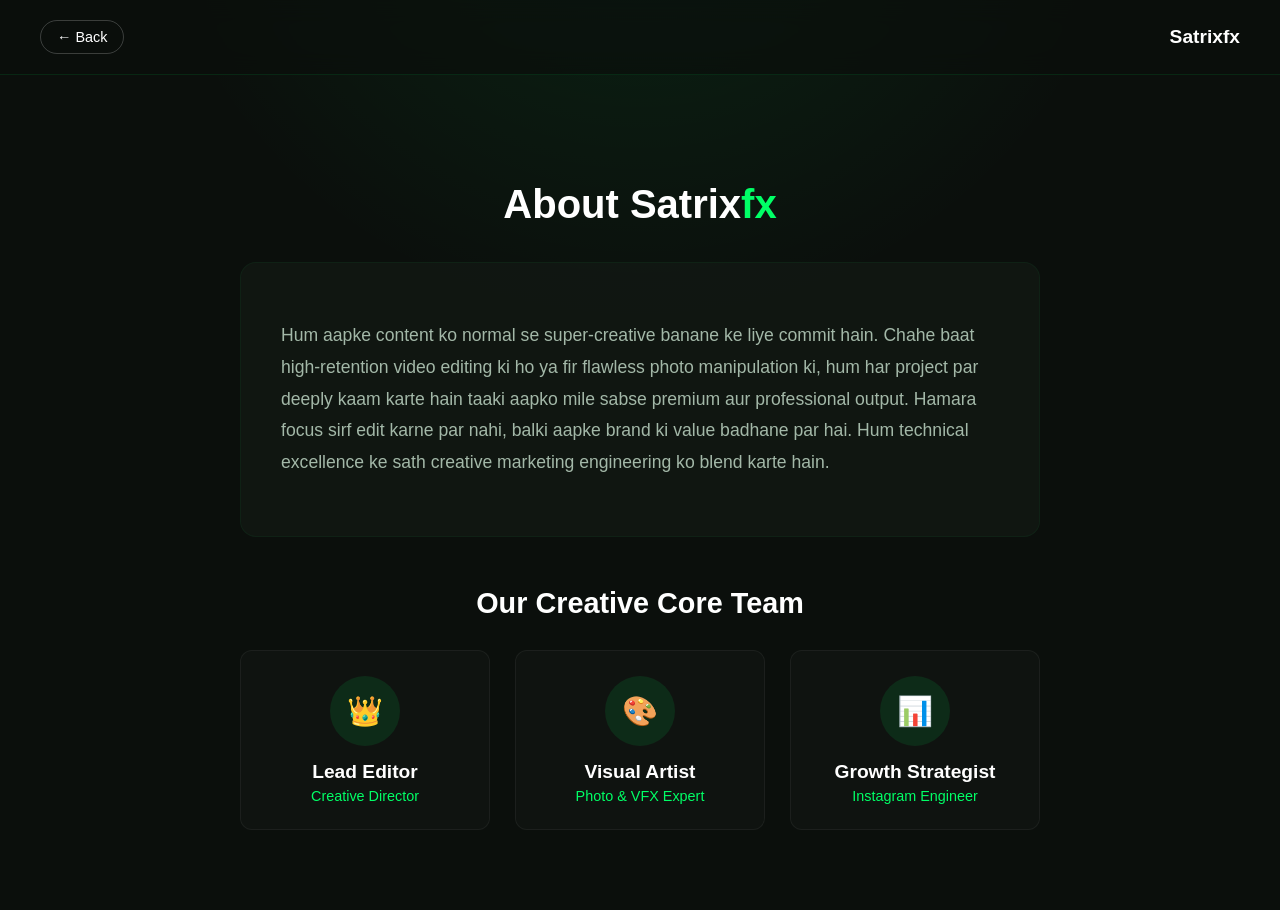
==== about .html @ 6afc251e "Add files via upload" ====
<!DOCTYPE html>
<html lang="hi">
<head>
    <meta charset="UTF-8">
    <meta name="viewport" content="width=device-width, initial-scale=1.0">
    <title>About Our Team | Satrixfx</title>
    <style>
        :root {
            --bg-dark: #0b0f0c;
            --card-bg: rgba(20, 28, 23, 0.6);
            --neon-green: #00ff66;
            --text-main: #ffffff;
            --text-muted: #a3b8a8;
        }

        body {
            margin: 0;
            background-color: var(--bg-dark);
            color: var(--text-main);
            font-family: 'Segoe UI', sans-serif;
            background-image: radial-gradient(circle at 50% -20%, rgba(0, 255, 102, 0.1), transparent 40%);
        }

        header {
            display: flex;
            align-items: center;
            justify-content: space-between;
            padding: 20px 40px;
            background: rgba(11, 15, 12, 0.7);
            backdrop-filter: blur(12px);
            border-bottom: 1px solid rgba(0, 255, 102, 0.1);
        }

        .back-btn {
            background: transparent;
            color: var(--text-main);
            border: 1px solid rgba(255,255,255,0.2);
            padding: 8px 16px;
            border-radius: 30px;
            text-decoration: none;
            font-size: 0.9rem;
            transition: 0.3s;
        }

        .back-btn:hover {
            border-color: var(--neon-green);
            color: var(--neon-green);
        }

        .container {
            max-width: 800px;
            margin: 60px auto;
            padding: 20px;
        }

        h1 {
            font-size: 2.5rem;
            text-align: center;
            margin-bottom: 35px;
        }
        h1 span { color: var(--neon-green); }

        .content-box {
            background: var(--card-bg);
            border: 1px solid rgba(0, 255, 102, 0.05);
            padding: 40px;
            border-radius: 16px;
            line-height: 1.8;
            color: var(--text-muted);
            font-size: 1.1rem;
            margin-bottom: 50px;
        }

        .team-title {
            text-align: center;
            font-size: 1.8rem;
            margin-bottom: 30px;
            color: #ffffff;
        }

        .team-grid {
            display: grid;
            grid-template-columns: repeat(auto-fit, minmax(220px, 1fr));
            gap: 25px;
        }

        .member-card {
            background: rgba(255,255,255,0.02);
            border: 1px solid rgba(255,255,255,0.05);
            border-radius: 12px;
            padding: 25px;
            text-align: center;
            transition: 0.3s;
        }
        .member-card:hover {
            border-color: var(--neon-green);
        }

        .member-avatar {
            width: 70px;
            height: 70px;
            background: rgba(0, 255, 102, 0.1);
            border-radius: 50%;
            margin: 0 auto 15px auto;
            display: flex;
            align-items: center;
            justify-content: center;
            font-size: 1.8rem;
            color: var(--neon-green);
        }

        .member-card h3 {
            margin: 10px 0 5px 0;
            color: #fff;
            font-size: 1.2rem;
        }

        .member-card p {
            margin: 0;
            color: var(--neon-green);
            font-size: 0.9rem;
            font-weight: 500;
        }
    </style>
</head>
<body>

    <header>
        <a href="#" class="back-btn" onclick="history.back(); return false;">← Back</a>
        <div style="font-weight: bold; font-size: 1.2rem;">Satrix<span>fx</span></div>
    </header>

    <div class="container">
        <h1>About Satrix<span>fx</span></h1>
        
        <div class="content-box">
            <p>Hum aapke content ko normal se super-creative banane ke liye commit hain. Chahe baat high-retention video editing ki ho ya fir flawless photo manipulation ki, hum har project par deeply kaam karte hain taaki aapko mile sabse premium aur professional output. Hamara focus sirf edit karne par nahi, balki aapke brand ki value badhane par hai. Hum technical excellence ke sath creative marketing engineering ko blend karte hain.</p>
        </div>

        <h2 class="team-title">Our Creative Core Team</h2>
        <div class="team-grid">
            <div class="member-card">
                <div class="member-avatar">👑</div>
                <h3>Lead Editor</h3>
                <p>Creative Director</p>
            </div>
            <div class="member-card">
                <div class="member-avatar">🎨</div>
                <h3>Visual Artist</h3>
                <p>Photo & VFX Expert</p>
            </div>
            <div class="member-card">
                <div class="member-avatar">📊</div>
                <h3>Growth Strategist</h3>
                <p>Instagram Engineer</p>
            </div>
        </div>
    </div>

</body>
</html>
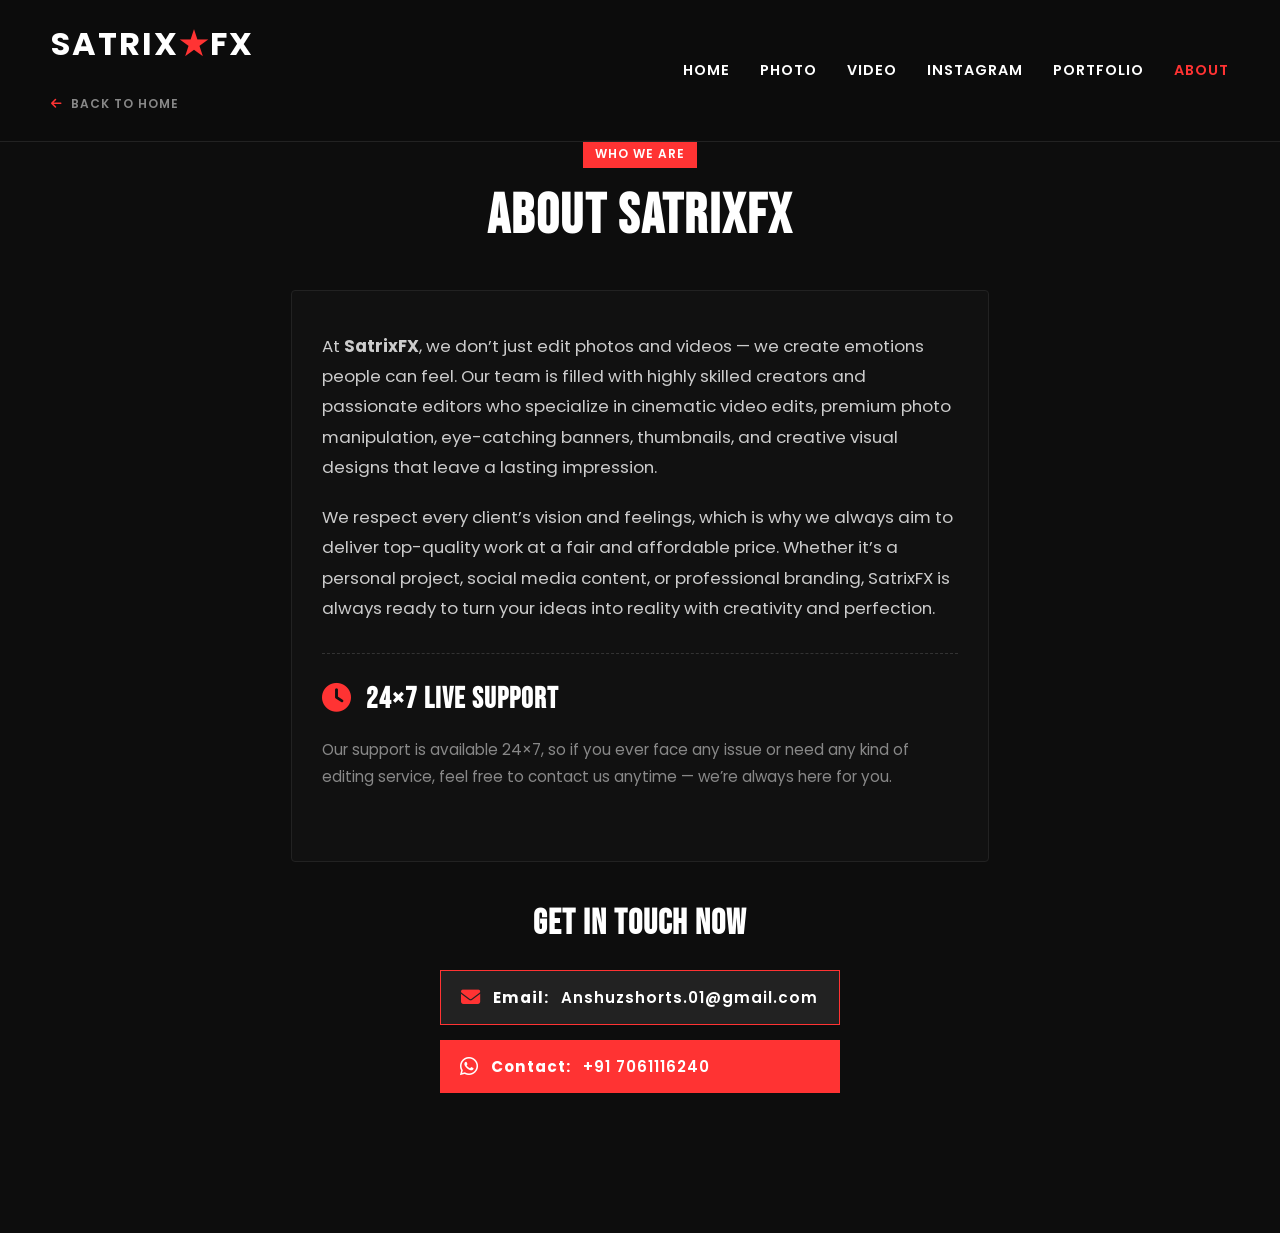
==== commit 991212be: "Revise About page with new content and styles Updated the About page to reflect new content and styl" ====
--- a/about .html
+++ b/about .html
@@ -1,161 +1,76 @@
 <!DOCTYPE html>
-<html lang="hi">
+<html lang="en">
 <head>
     <meta charset="UTF-8">
     <meta name="viewport" content="width=device-width, initial-scale=1.0">
-    <title>About Our Team | Satrixfx</title>
-    <style>
-        :root {
-            --bg-dark: #0b0f0c;
-            --card-bg: rgba(20, 28, 23, 0.6);
-            --neon-green: #00ff66;
-            --text-main: #ffffff;
-            --text-muted: #a3b8a8;
-        }
-
-        body {
-            margin: 0;
-            background-color: var(--bg-dark);
-            color: var(--text-main);
-            font-family: 'Segoe UI', sans-serif;
-            background-image: radial-gradient(circle at 50% -20%, rgba(0, 255, 102, 0.1), transparent 40%);
-        }
-
-        header {
-            display: flex;
-            align-items: center;
-            justify-content: space-between;
-            padding: 20px 40px;
-            background: rgba(11, 15, 12, 0.7);
-            backdrop-filter: blur(12px);
-            border-bottom: 1px solid rgba(0, 255, 102, 0.1);
-        }
-
-        .back-btn {
-            background: transparent;
-            color: var(--text-main);
-            border: 1px solid rgba(255,255,255,0.2);
-            padding: 8px 16px;
-            border-radius: 30px;
-            text-decoration: none;
-            font-size: 0.9rem;
-            transition: 0.3s;
-        }
-
-        .back-btn:hover {
-            border-color: var(--neon-green);
-            color: var(--neon-green);
-        }
-
-        .container {
-            max-width: 800px;
-            margin: 60px auto;
-            padding: 20px;
-        }
-
-        h1 {
-            font-size: 2.5rem;
-            text-align: center;
-            margin-bottom: 35px;
-        }
-        h1 span { color: var(--neon-green); }
-
-        .content-box {
-            background: var(--card-bg);
-            border: 1px solid rgba(0, 255, 102, 0.05);
-            padding: 40px;
-            border-radius: 16px;
-            line-height: 1.8;
-            color: var(--text-muted);
-            font-size: 1.1rem;
-            margin-bottom: 50px;
-        }
-
-        .team-title {
-            text-align: center;
-            font-size: 1.8rem;
-            margin-bottom: 30px;
-            color: #ffffff;
-        }
-
-        .team-grid {
-            display: grid;
-            grid-template-columns: repeat(auto-fit, minmax(220px, 1fr));
-            gap: 25px;
-        }
-
-        .member-card {
-            background: rgba(255,255,255,0.02);
-            border: 1px solid rgba(255,255,255,0.05);
-            border-radius: 12px;
-            padding: 25px;
-            text-align: center;
-            transition: 0.3s;
-        }
-        .member-card:hover {
-            border-color: var(--neon-green);
-        }
-
-        .member-avatar {
-            width: 70px;
-            height: 70px;
-            background: rgba(0, 255, 102, 0.1);
-            border-radius: 50%;
-            margin: 0 auto 15px auto;
-            display: flex;
-            align-items: center;
-            justify-content: center;
-            font-size: 1.8rem;
-            color: var(--neon-green);
-        }
-
-        .member-card h3 {
-            margin: 10px 0 5px 0;
-            color: #fff;
-            font-size: 1.2rem;
-        }
-
-        .member-card p {
-            margin: 0;
-            color: var(--neon-green);
-            font-size: 0.9rem;
-            font-weight: 500;
-        }
-    </style>
+    <title>About Us - SATRIXFX</title>
+    <link rel="stylesheet" href="style.css">
+    <link href="https://fonts.googleapis.com/css2?family=Bebas+Neue&family=Poppins:wght@300;400;600&display=swap" rel="stylesheet">
+    <link rel="stylesheet" href="https://cdnjs.cloudflare.com/ajax/libs/font-awesome/6.4.0/css/all.min.css">
 </head>
 <body>
 
-    <header>
-        <a href="#" class="back-btn" onclick="history.back(); return false;">← Back</a>
-        <div style="font-weight: bold; font-size: 1.2rem;">Satrix<span>fx</span></div>
+    <header class="navbar">
+        <div class="logo">
+            <a href="index.html" style="color:inherit; text-decoration:none;">SATRIX<span>★</span>FX</a>
+            <div style="margin-top: 5px;"><a href="index.html" style="color: #888; text-decoration: none; font-size: 0.75rem; font-family: 'Poppins', sans-serif; letter-spacing: 1px; font-weight: 600;"><i class="fa-solid fa-arrow-left" style="color: #ff3333; margin-right: 4px;"></i> BACK TO HOME</a></div>
+        </div>
+        <div class="menu-toggle" id="mobile-menu">
+            <span></span>
+            <span></span>
+            <span></span>
+        </div>
+        <nav class="nav-links" id="nav-menu">
+            <a href="index.html">HOME</a>
+            <a href="photo.html">PHOTO</a>
+            <a href="video.html">VIDEO</a>
+            <a href="instagram.html">INSTAGRAM</a>
+            <a href="portfolio.html">PORTFOLIO</a>
+            <a href="about.html" style="color: #ff3333;">ABOUT</a>
+        </nav>
     </header>
 
-    <div class="container">
-        <h1>About Satrix<span>fx</span></h1>
-        
-        <div class="content-box">
-            <p>Hum aapke content ko normal se super-creative banane ke liye commit hain. Chahe baat high-retention video editing ki ho ya fir flawless photo manipulation ki, hum har project par deeply kaam karte hain taaki aapko mile sabse premium aur professional output. Hamara focus sirf edit karne par nahi, balki aapke brand ki value badhane par hai. Hum technical excellence ke sath creative marketing engineering ko blend karte hain.</p>
+    <main class="home-section-scroll" style="padding-top: 140px; max-width: 800px; margin: 0 auto;">
+        <div style="text-align: center; margin-bottom: 40px;">
+            <div class="brand-badge">WHO WE ARE</div>
+            <h1 style="font-family: 'Bebas Neue', sans-serif; font-size: 3.5rem; letter-spacing: 2px;">ABOUT SATRIXFX</h1>
         </div>
 
-        <h2 class="team-title">Our Creative Core Team</h2>
-        <div class="team-grid">
-            <div class="member-card">
-                <div class="member-avatar">👑</div>
-                <h3>Lead Editor</h3>
-                <p>Creative Director</p>
-            </div>
-            <div class="member-card">
-                <div class="member-avatar">🎨</div>
-                <h3>Visual Artist</h3>
-                <p>Photo & VFX Expert</p>
-            </div>
-            <div class="member-card">
-                <div class="member-avatar">📊</div>
-                <h3>Growth Strategist</h3>
-                <p>Instagram Engineer</p>
+        <div style="background: #111; border: 1px solid #222; padding: 40px 30px; line-height: 1.8; color: #ccc; font-size: 1.05rem; margin-bottom: 40px; border-radius: 4px;">
+            <p style="margin-bottom: 20px;">
+                At <strong>SatrixFX</strong>, we don’t just edit photos and videos — we create emotions people can feel. Our team is filled with highly skilled creators and passionate editors who specialize in cinematic video edits, premium photo manipulation, eye-catching banners, thumbnails, and creative visual designs that leave a lasting impression.
+            </p>
+            <p style="margin-bottom: 20px;">
+                We respect every client’s vision and feelings, which is why we always aim to deliver top-quality work at a fair and affordable price. Whether it’s a personal project, social media content, or professional branding, SatrixFX is always ready to turn your ideas into reality with creativity and perfection.
+            </p>
+            
+            <div style="border-top: 1px dashed #333; margin: 30px 0; padding-top: 20px;">
+                <h3 style="font-family: 'Bebas Neue', sans-serif; font-size: 1.8rem; color: #fff; letter-spacing: 1px; margin-bottom: 10px;"><i class="fa-solid fa-clock" style="color: #ff3333; margin-right: 8px;"></i> 24×7 LIVE SUPPORT</h3>
+                <p style="font-size: 0.95rem; color: #888;"> Our support is available 24×7, so if you ever face any issue or need any kind of editing service, feel free to contact us anytime — we’re always here for you.</p>
             </div>
         </div>
-    </div>
 
+        <div style="text-align: center; margin-bottom: 60px;">
+            <h2 style="font-family: 'Bebas Neue', sans-serif; font-size: 2.2rem; letter-spacing: 1px; margin-bottom: 25px;">GET IN TOUCH NOW</h2>
+            
+            <div style="display: flex; flex-direction: column; gap: 15px; max-width: 400px; margin: 0 auto;">
+                <a href="mailto:Anshuzshorts.01@gmail.com" class="whatsapp-btn" style="background: #222; border: 1px solid #ff3333; font-size: 0.95rem; text-align: left; padding: 15px 20px; display: flex; align-items: center; gap: 12px;">
+                    <i class="fa-solid fa-envelope" style="color: #ff3333; font-size: 1.2rem;"></i> <strong>Email:</strong> Anshuzshorts.01@gmail.com
+                </a>
+                <a href="https://wa.me/917061116240?text=Hi, I need assistance regarding your services." target="_blank" class="whatsapp-btn" style="font-size: 0.95rem; text-align: left; padding: 15px 20px; display: flex; align-items: center; gap: 12px;">
+                    <i class="fa-brands fa-whatsapp" style="font-size: 1.3rem;"></i> <strong>Contact:</strong> +91 7061116240
+                </a>
+            </div>
+        </div>
+    </main>
+
+    <script>
+        const mobileMenu = document.getElementById('mobile-menu');
+        const navMenu = document.getElementById('nav-menu');
+
+        mobileMenu.addEventListener('click', () => {
+            navMenu.classList.toggle('active');
+        });
+    </script>
 </body>
 </html>
--- a/style.css
+++ b/style.css
@@ -0,0 +1,306 @@
+/* ==========================================
+   SATRIXFX OFFICIAL PREMIUM STYLESHEET [2026]
+   ========================================== */
+
+* {
+    margin: 0;
+    padding: 0;
+    box-sizing: border-box;
+    font-family: 'Poppins', sans-serif;
+}
+
+body {
+    background-color: #0d0d0d;
+    color: #ffffff;
+    overflow-x: hidden;
+}
+
+/* --- NAVIGATION BAR --- */
+.navbar {
+    display: flex;
+    justify-content: space-between;
+    align-items: center;
+    padding: 20px 4%;
+    background-color: rgba(13, 13, 13, 0.95);
+    position: fixed;
+    top: 0;
+    width: 100%;
+    z-index: 1000;
+    border-bottom: 1px solid #222;
+}
+
+.logo {
+    font-family: 'Bebas Neue', sans-serif;
+    font-size: 2rem;
+    letter-spacing: 2px;
+    font-weight: bold;
+}
+
+.logo span {
+    color: #ff3333;
+}
+
+.nav-links {
+    display: flex;
+    gap: 30px;
+}
+
+.nav-links a {
+    color: #ffffff;
+    text-decoration: none;
+    font-weight: 600;
+    font-size: 0.9rem;
+    letter-spacing: 1px;
+    transition: color 0.3s ease;
+}
+
+.nav-links a:hover {
+    color: #ff3333;
+}
+
+/* --- MOBILE MENU TOGGLE --- */
+.menu-toggle {
+    display: none;
+    flex-direction: column;
+    gap: 5px;
+    cursor: pointer;
+}
+
+.menu-toggle span {
+    width: 25px;
+    height: 3px;
+    background-color: #fff;
+    transition: 0.3s;
+}
+
+/* --- HERO CONTAINER --- */
+.hero-container {
+    padding: 140px 4% 60px 4%;
+    min-height: 100vh;
+    display: flex;
+    flex-direction: column;
+    justify-content: space-between;
+}
+
+.cast-bar {
+    display: flex;
+    gap: 40px;
+    font-family: 'Bebas Neue', sans-serif;
+    font-size: 1.2rem;
+    color: #888;
+    letter-spacing: 2px;
+}
+
+.main-visual {
+    position: relative;
+    display: flex;
+    justify-content: center;
+    align-items: center;
+    margin: 40px 0;
+}
+
+.bg-title {
+    font-family: 'Bebas Neue', sans-serif;
+    font-size: 15vw;
+    line-height: 0.8;
+    color: #1a1a1a;
+    user-select: none;
+    letter-spacing: 4px;
+}
+
+.character-img {
+    position: absolute;
+    height: 110%;
+    max-height: 450px;
+    object-fit: contain;
+    bottom: -10px;
+    filter: drop-shadow(0 10px 20px rgba(255, 51, 51, 0.2));
+}
+
+.year-badge {
+    position: absolute;
+    right: 5%;
+    bottom: 10%;
+    font-family: 'Bebas Neue', sans-serif;
+    color: #ff3333;
+    font-size: 1.5rem;
+    letter-spacing: 1px;
+}
+
+/* --- INFO PANEL --- */
+.info-panel {
+    display: flex;
+    justify-content: space-between;
+    align-items: flex-end;
+    border-top: 1px solid #222;
+    padding-top: 30px;
+    gap: 40px;
+}
+
+.brand-badge {
+    background: #ff3333;
+    color: #fff;
+    padding: 5px 12px;
+    font-size: 0.75rem;
+    font-weight: 600;
+    letter-spacing: 1px;
+    display: inline-block;
+    margin-bottom: 15px;
+}
+
+.description {
+    font-size: 1rem;
+    color: #aaa;
+    max-width: 500px;
+    line-height: 1.6;
+}
+
+.cta-btn {
+    background: transparent;
+    color: #fff;
+    border: 2px solid #fff;
+    padding: 15px 35px;
+    font-size: 0.9rem;
+    font-weight: 600;
+    text-decoration: none;
+    letter-spacing: 1px;
+    display: inline-flex;
+    align-items: center;
+    gap: 15px;
+    transition: 0.3s ease;
+}
+
+.cta-btn:hover {
+    background: #fff;
+    color: #000;
+}
+
+/* --- SERVICES SECTION --- */
+.services-container {
+    padding: 60px 4%;
+    display: grid;
+    grid-template-columns: repeat(auto-fit, minmax(300px, 1fr));
+    gap: 30px;
+}
+
+.service-card {
+    background: #111;
+    border: 1px solid #222;
+    padding: 40px 30px;
+    display: flex;
+    flex-direction: column;
+    justify-content: space-between;
+    transition: transform 0.3s, border-color 0.3s;
+}
+
+.service-card:hover {
+    transform: translateY(-5px);
+    border-color: #ff3333;
+}
+
+.service-title {
+    font-family: 'Bebas Neue', sans-serif;
+    font-size: 2.2rem;
+    letter-spacing: 1px;
+    margin-bottom: 15px;
+}
+
+.service-desc {
+    color: #888;
+    font-size: 0.9rem;
+    line-height: 1.6;
+    margin-bottom: 25px;
+}
+
+.price-tag {
+    font-family: 'Bebas Neue', sans-serif;
+    font-size: 2.5rem;
+    color: #fff;
+    margin-bottom: 20px;
+    display: flex;
+    align-items: baseline;
+    gap: 10px;
+}
+
+.old-price {
+    font-size: 1.3rem;
+    color: #555;
+    text-decoration: line-through;
+}
+
+.per-service {
+    font-family: 'Poppins', sans-serif;
+    font-size: 0.8rem;
+    color: #666;
+}
+
+.whatsapp-btn {
+    background: #ff3333;
+    color: #fff;
+    text-align: center;
+    padding: 14px;
+    text-decoration: none;
+    font-weight: 600;
+    font-size: 0.9rem;
+    letter-spacing: 1px;
+    transition: background 0.3s;
+}
+
+.whatsapp-btn:hover {
+    background: #cc0000;
+}
+
+/* --- SECTIONS ON HOME --- */
+.home-section-scroll {
+    padding: 80px 4%;
+}
+
+/* --- RESPONSIVE DESIGN (MOBILE & TABLET) --- */
+@media (max-width: 900px) {
+    .nav-links {
+        display: none;
+        flex-direction: column;
+        position: absolute;
+        top: 100%;
+        left: 0;
+        width: 100%;
+        background: #0d0d0d;
+        padding: 20px;
+        border-bottom: 1px solid #222;
+        gap: 20px;
+    }
+
+    .nav-links.active {
+        display: flex;
+    }
+
+    .menu-toggle {
+        display: flex;
+    }
+
+    .info-panel {
+        flex-direction: column;
+        align-items: flex-start;
+        gap: 25px;
+    }
+
+    .cta-btn {
+        width: 100%;
+        justify-content: center;
+    }
+}
+
+@media (max-width: 600px) {
+    .cast-bar {
+        gap: 20px;
+        font-size: 0.9rem;
+    }
+
+    .bg-title {
+        font-size: 22vw;
+    }
+
+    .character-img {
+        max-height: 300px;
+    }
+}
